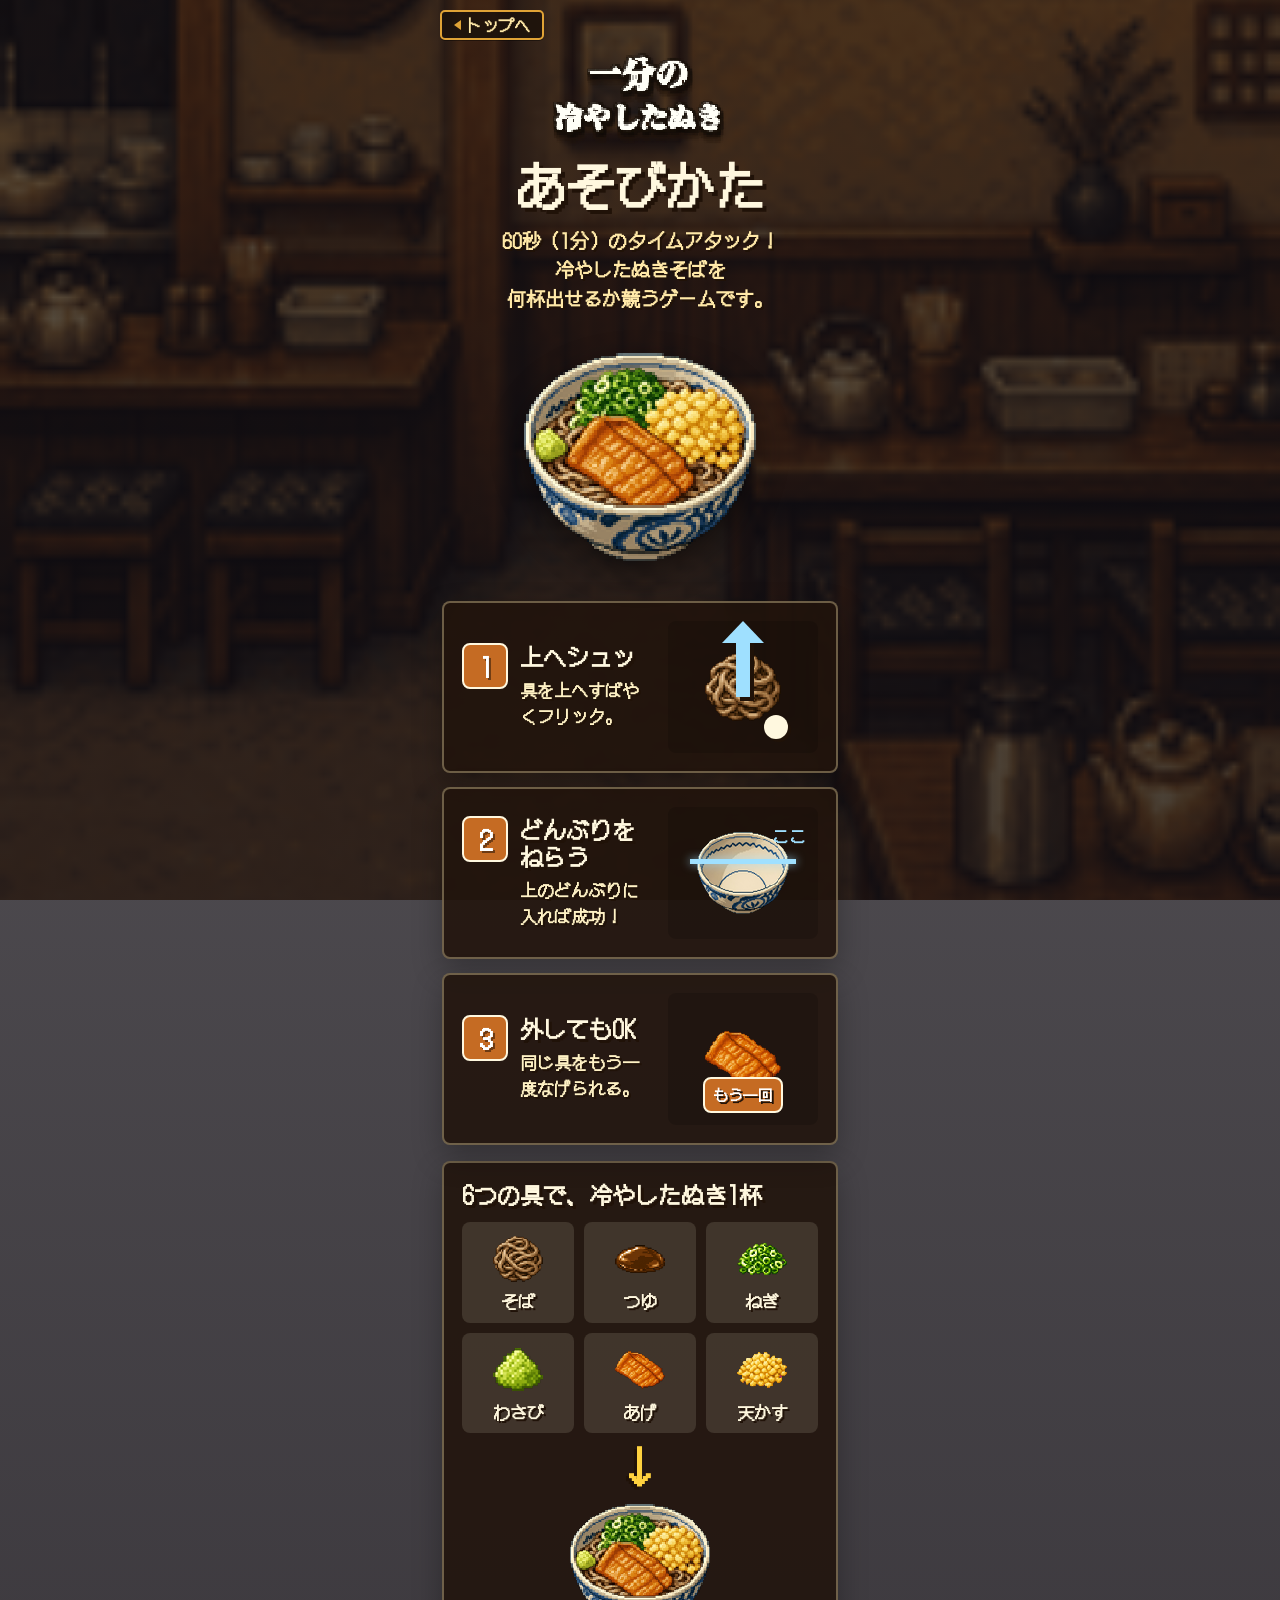
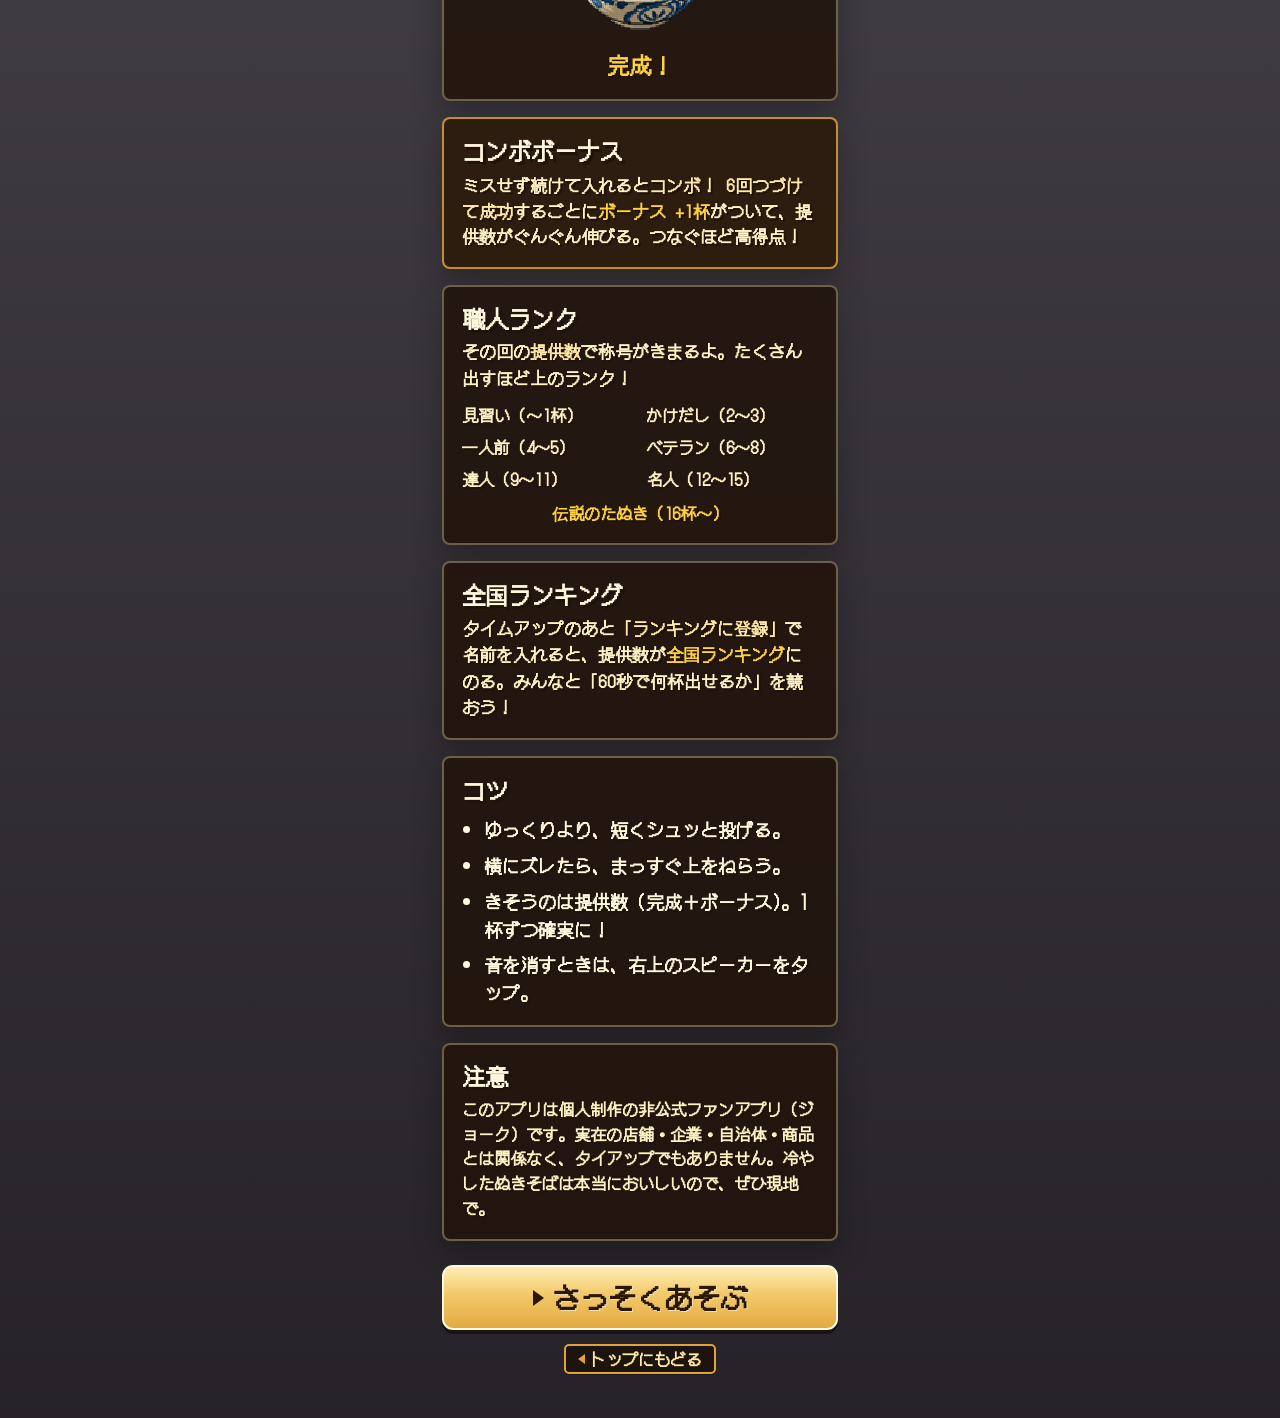
==== howto.html @ 6b65671e "一分の冷やしたぬき：初回公開 ブラウザ製ドット絵タイムアタック。HTML/CSS/JS（外部ライブラリ無し）。 全国ランキング（Supabase REST + RLS、publishableキー）。 " ====
<!DOCTYPE html>
<html lang="ja">
<head>
  <meta charset="UTF-8">
  <!-- トップ(ゲーム)と同じ「固定横幅をスクリーンに合わせて表示」。レスポンシブにしない。 -->
  <meta name="viewport" content="width=420">
  <meta name="theme-color" content="#141016">
  <title>あそびかた | 一分の冷やしたぬき</title>
  <meta name="description" content="一分の冷やしたぬきのあそびかた。フリックで具を上のどんぶりへ盛りつけ、60秒で何杯出せるか競うゲームです。">
  <link rel="stylesheet" href="howto.css">
</head>
<body>
  <a class="nav-btn back" href="index.html">トップへ</a>

  <header class="page-head">
    <img class="head-logo" src="assets/title_logo.png" alt="一分の冷やしたぬき">
    <h1>あそびかた</h1>
    <p class="lead">60秒（1分）のタイムアタック！<br>冷やしたぬきそばを<br>何杯出せるか競うゲームです。</p>
  </header>

  <main>
    <figure class="hero">
      <img class="hero-bowl" src="assets/bowl_done.png" alt="完成した冷やしたぬき">
    </figure>

    <section class="steps" aria-label="基本のあそびかた">
      <article class="step">
        <div class="step-copy">
          <span class="num">1</span>
          <div>
            <h2>上へシュッ</h2>
            <p>具を上へすばやくフリック。</p>
          </div>
        </div>
        <figure class="diagram flick-diagram" aria-label="上へフリックする図">
          <img src="assets/soba.png" alt="">
          <span class="arrow-up"></span>
          <span class="finger-dot"></span>
        </figure>
      </article>

      <article class="step">
        <div class="step-copy">
          <span class="num">2</span>
          <div>
            <h2>どんぶりをねらう</h2>
            <p>上のどんぶりに入れば成功！</p>
          </div>
        </div>
        <figure class="diagram bowl-diagram" aria-label="どんぶりをねらう図">
          <img src="assets/bowl_empty.png" alt="">
          <span class="target-line"></span>
          <span class="target-label">ここ</span>
        </figure>
      </article>

      <article class="step">
        <div class="step-copy">
          <span class="num">3</span>
          <div>
            <h2>外してもOK</h2>
            <p>同じ具をもう一度なげられる。</p>
          </div>
        </div>
        <figure class="diagram retry-diagram" aria-label="もう一度投げる図">
          <img src="assets/age.png" alt="">
          <span class="retry-arrow">もう一回</span>
        </figure>
      </article>
    </section>

    <section class="order" aria-label="1杯ができるまで">
      <h2>6つの具で、冷やしたぬき1杯</h2>
      <div class="assembly-flow">
        <ul class="foods">
          <li><span class="food-img"><img src="assets/soba.png" alt=""></span><span class="food-name">そば</span></li>
          <li><span class="food-img"><img src="assets/tsuyu.png" alt=""></span><span class="food-name">つゆ</span></li>
          <li><span class="food-img"><img src="assets/negi.png" alt=""></span><span class="food-name">ねぎ</span></li>
          <li><span class="food-img"><img src="assets/wasabi.png" alt=""></span><span class="food-name">わさび</span></li>
          <li><span class="food-img"><img src="assets/age.png" alt=""></span><span class="food-name">あげ</span></li>
          <li><span class="food-img"><img src="assets/tenkasu.png" alt=""></span><span class="food-name">天かす</span></li>
        </ul>
        <div class="merge-mark" aria-hidden="true">→</div>
        <figure class="complete-figure">
          <img src="assets/bowl_done.png" alt="完成した冷やしたぬき">
          <figcaption>完成！</figcaption>
        </figure>
      </div>
    </section>

    <section class="combo" aria-label="コンボボーナス">
      <h2>コンボボーナス</h2>
      <p>ミスせず続けて入れると<b>コンボ</b>！ <b>6回つづけて成功</b>するごとに<b class="hi">ボーナス +1杯</b>がついて、提供数がぐんぐん伸びる。つなぐほど高得点！</p>
    </section>

    <section class="rank-info" aria-label="職人ランク">
      <h2>職人ランク</h2>
      <p>その回の<b>提供数</b>で称号がきまるよ。たくさん出すほど上のランク！</p>
      <ul class="rank-list">
        <li>見習い（〜1杯）</li>
        <li>かけだし（2〜3）</li>
        <li>一人前（4〜5）</li>
        <li>ベテラン（6〜8）</li>
        <li>達人（9〜11）</li>
        <li>名人（12〜15）</li>
        <li class="rank-top"><b class="hi">伝説のたぬき（16杯〜）</b></li>
      </ul>
    </section>

    <section class="ranking-info" aria-label="全国ランキング">
      <h2>全国ランキング</h2>
      <p>タイムアップのあと<b>「ランキングに登録」</b>で名前を入れると、提供数が<b class="hi">全国ランキング</b>にのる。みんなと「60秒で何杯出せるか」を競おう！</p>
    </section>

    <section class="tips" aria-label="コツ">
      <h2>コツ</h2>
      <ul>
        <li>ゆっくりより、短くシュッと投げる。</li>
        <li>横にズレたら、まっすぐ上をねらう。</li>
        <li>きそうのは提供数（完成＋ボーナス）。1杯ずつ確実に！</li>
        <li>音を消すときは、右上のスピーカーをタップ。</li>
      </ul>
    </section>

    <section class="notice" aria-label="注意">
      <h2>注意</h2>
      <p>このアプリは個人制作の非公式ファンアプリ（ジョーク）です。実在の店舗・企業・自治体・商品とは関係なく、タイアップでもありません。冷やしたぬきそばは本当においしいので、ぜひ現地で。</p>
    </section>

    <div class="actions" aria-label="ゲームへのリンク">
      <a class="play-btn" href="index.html?play=1">さっそくあそぶ</a>
      <a class="nav-btn" href="index.html">トップにもどる</a>
    </div>
  </main>
</body>
</html>
---- howto.css ----
@font-face {
  font-family: "PixelFont";
  src: url("assets/fonts/pixel.woff2") format("woff2"),
       url("assets/fonts/pixel.ttf") format("truetype");
  font-weight: normal;
  font-style: normal;
  font-display: swap;
}

* { box-sizing: border-box; }

/* 背景は画面全体。コンテンツは固定420pxの縦カラムで中央に乗せる（トップと同じ固定横幅の作り） */
html {
  min-height: 100%;
  background:
    linear-gradient(rgba(20, 16, 22, 0.70), rgba(20, 16, 22, 0.92)),
    url("assets/background.png") center / cover fixed;
}

body {
  position: relative;
  max-width: 420px;
  min-height: 100vh;
  margin: 0 auto;
  padding: 0 0 44px;
  color: #fff8df;
  font-family: "PixelFont", "Hiragino Kaku Gothic ProN", "Yu Gothic", monospace;
  line-height: 1.55;
  overflow-wrap: anywhere;
  -webkit-font-smoothing: none;
  font-smooth: never;
  text-rendering: optimizeSpeed;
}

a { color: inherit; }
img { max-width: 100%; }

/* ============ ナビボタン（◀ 戻る）＝結果画面の「トップへ」と統一 ============ */
.nav-btn {
  display: inline-flex;
  align-items: center;
  justify-content: center;
  gap: 5px;
  min-height: 30px;
  padding: 4px 12px;
  border: 2px solid #e0a336;
  border-radius: 5px;
  background: rgba(28, 18, 10, 0.82);
  color: #ffe9a8;
  text-decoration: none;
  font-size: 16px;
  font-weight: 900;
  line-height: 1;
  box-shadow: 0 1px 0 rgba(0, 0, 0, 0.4);
  text-shadow: 1px 1px 0 #201208;
}

/* ◀ は DotGothic16 にグリフが無く非ドットになるため、CSSの三角形で描く（canvasボタンの図形描画と統一） */
.nav-btn::before {
  content: "";
  width: 0;
  height: 0;
  border-right: 7px solid #e0a336;
  border-top: 5px solid transparent;
  border-bottom: 5px solid transparent;
}

.back {
  position: absolute;
  top: 10px;
  left: 10px;
  z-index: 2;
}

/* ============ ヘッダー（ロゴ＋あそびかた＋リード）＝センター ============ */
.page-head {
  width: calc(100% - 24px);
  margin: 0 auto;
  padding: 44px 0 6px;          /* ロゴ上に少し余白 */
  text-align: center;
}

.head-logo {
  display: block;
  width: 250px;                 /* 下の「あそびかた」(50px×5字=約250px)と同じ横幅に */
  height: auto;
  margin: 0 auto 2px;
  image-rendering: pixelated;
  filter: drop-shadow(0 6px 0 rgba(32, 18, 8, 0.6));
}

.page-head h1 {
  margin: 0;
  font-size: 50px;
  line-height: 1;
  text-shadow: 4px 4px 0 #201208;
}

.lead {
  margin: 16px 0 0;             /* タイトル「あそびかた」の下に少し余白 */
  font-size: 19px;
  font-weight: 900;
  color: #ffe9a8;
  text-shadow: 2px 2px 0 #201208;
}

main {
  width: calc(100% - 24px);
  margin: 0 auto;
}

/* メインビジュアル（完成丼）。96x96スプライトをドット拡大。手順枠と余白を取る。 */
.hero {
  margin: 22px 0 22px;
  text-align: center;
}

.hero-bowl {
  width: 232px;
  height: auto;
  image-rendering: pixelated;
  filter: drop-shadow(0 12px 16px rgba(0, 0, 0, 0.45));
}

/* ============ 共通カード ============ */
.step,
.order,
.tips,
.notice,
.ranking-info,
.rank-info {
  border: 2px solid rgba(255, 236, 180, 0.34);
  border-radius: 8px;
  background: rgba(33, 20, 12, 0.88);
  box-shadow: 0 12px 30px rgba(0, 0, 0, 0.28);
}

/* コンボでおまけ杯：やりこみの核なので金枠で強調 */
.combo {
  margin-top: 16px;
  padding: 18px;
  border: 2px solid rgba(224, 163, 54, 0.85);
  border-radius: 8px;
  background: rgba(44, 28, 12, 0.92);
  box-shadow: 0 12px 30px rgba(0, 0, 0, 0.28);
}

.combo p {
  margin: 8px 0 0;
  color: #fff2c5;
  font-size: 17px;
  font-weight: 900;
  line-height: 1.5;
  text-shadow: 2px 2px 0 #201208;
}

.combo b, .ranking-info b, .rank-info b { color: #ffe9a8; }
.combo .hi, .ranking-info .hi, .rank-info .hi { color: #ffd23f; }

/* 職人ランク一覧（提供数→称号）。2カラムでコンパクト、最上位は1行使って強調。 */
.rank-list {
  display: grid;
  grid-template-columns: 1fr 1fr;
  gap: 7px 12px;
  margin: 12px 0 0;
  padding: 0;
  list-style: none;
  color: #fff2c5;
  font-size: 16px;
  font-weight: 900;
  text-shadow: 2px 2px 0 #201208;
}
.rank-list .rank-top {
  grid-column: 1 / -1;
  margin-top: 2px;
  text-align: center;
}

h2, h3 {
  margin: 0 0 6px;
  line-height: 1.2;
  text-shadow: 3px 3px 0 #201208;
}

h2 { font-size: 23px; }
h3 { font-size: 25px; }

/* ============ 4ステップ（常に「説明 ｜ 図表150px」の2カラム＝図表が崩れない） ============ */
.steps {
  display: grid;
  grid-template-columns: 1fr;
  gap: 14px;
  margin-top: 6px;
}

.step {
  display: grid;
  grid-template-columns: minmax(0, 1fr) 150px;
  gap: 14px;
  align-items: center;
  padding: 18px;
}

.step-copy {
  display: grid;
  grid-template-columns: 46px minmax(0, 1fr);
  gap: 12px;
  align-items: start;
  min-width: 0;
}

.num {
  display: grid;
  place-items: center;
  width: 46px;
  height: 46px;
  border: 2px solid #fff8df;
  border-radius: 8px;
  background: #c56b23;
  color: #fff;
  font-size: 26px;
  font-weight: 900;
  text-shadow: 2px 2px 0 rgba(0, 0, 0, 0.45);
}

.step p,
.notice p,
.ranking-info p,
.rank-info p {
  margin: 0;
  color: #fff2c5;
  font-size: 17px;
  font-weight: 900;
  text-shadow: 2px 2px 0 #201208;
}

/* 図表（150px幅前提の装飾） */
.diagram {
  position: relative;
  display: grid;
  place-items: center;
  width: 150px;
  min-height: 132px;
  margin: 0;
  border-radius: 8px;
  background: rgba(0, 0, 0, 0.16);   /* 明るいクリーム(グレーに見えた)→暗い凹み調に。カードと馴染ませる */
  overflow: hidden;
}

.diagram img {
  width: 76px;
  height: 76px;
  object-fit: contain;
  image-rendering: pixelated;
}

.mini-screen {
  display: grid;
  place-items: center;
  width: 116px;
  min-height: 50px;
  padding: 8px;
  border: 2px solid #fff8df;
  border-radius: 7px;
  background: linear-gradient(#ffe28e, #e3aa40);
  color: #2a1804;
  font-size: 16px;
  font-weight: 900;
  line-height: 1.15;
  text-align: center;
}

.tap-circle {
  position: absolute;
  right: 26px;
  bottom: 24px;
  width: 26px;
  height: 26px;
  border: 4px solid #fff8df;
  border-radius: 50%;
  box-shadow: 0 0 0 8px rgba(255, 248, 223, 0.16);
}

.arrow-up {
  position: absolute;
  top: 16px;
  left: 50%;
  width: 14px;
  height: 60px;
  margin-left: -7px;
  background: #9fe0ff;
  box-shadow: 4px 4px 0 #201208;
}

.arrow-up::before {
  content: "";
  position: absolute;
  top: -16px;
  left: -14px;
  border-right: 21px solid transparent;
  border-bottom: 22px solid #9fe0ff;
  border-left: 21px solid transparent;
}

.finger-dot {
  position: absolute;
  bottom: 14px;
  right: 30px;
  width: 24px;
  height: 24px;
  border-radius: 50%;
  background: #fff8df;
  box-shadow: 3px 3px 0 #201208;
}

.bowl-diagram img {
  width: 92px;
  height: 92px;
}

.target-line {
  position: absolute;
  top: 52px;
  left: 22px;
  right: 22px;
  height: 5px;
  background: #9fe0ff;
  box-shadow: 0 0 10px rgba(159, 224, 255, 0.8);
}

.target-label {
  position: absolute;
  top: 16px;
  right: 12px;
  color: #9fe0ff;
  font-size: 17px;
  font-weight: 900;
  text-shadow: 2px 2px 0 #201208;
}

.retry-arrow {
  position: absolute;
  left: 50%;
  bottom: 12px;
  transform: translateX(-50%);
  padding: 4px 8px;
  border: 2px solid #fff8df;
  border-radius: 8px;
  background: #c56b23;
  color: #fff;
  font-size: 15px;
  font-weight: 900;
  text-shadow: 2px 2px 0 #201208;
  white-space: nowrap;
}

/* ============ 1杯ができるまで（6具材 → 完成）＝縦積み ============ */
.order,
.tips,
.notice,
.ranking-info,
.rank-info {
  margin-top: 16px;
  padding: 18px;
}

.assembly-flow {
  margin-top: 14px;
}

.foods {
  display: grid;
  grid-template-columns: repeat(3, minmax(0, 1fr));
  gap: 10px;
  margin: 0 0 12px;
  padding: 0;
  list-style: none;
}

.foods li {
  display: grid;
  grid-template-rows: 58px auto;
  place-items: center;
  min-height: 94px;
  padding: 8px 4px;
  border-radius: 8px;
  background: rgba(255, 248, 223, 0.12);
  text-align: center;
  font-size: 17px;
  font-weight: 900;
  text-shadow: 2px 2px 0 #201208;
}

.food-img {
  display: grid;
  place-items: center;
  width: 56px;
  height: 56px;
}

.foods img {
  width: 50px;
  height: 50px;
  object-fit: contain;
  image-rendering: pixelated;
}

.merge-mark {
  display: block;
  text-align: center;
  margin: 6px 0;
  color: #ffd23f;
  font-size: 44px;
  font-weight: 900;
  line-height: 1;
  text-shadow: 3px 3px 0 #201208;
  transform: rotate(90deg);
}

.complete-figure {
  margin: 8px 0 0;
  text-align: center;
}

.complete-figure img {
  width: 140px;
  height: auto;
  object-fit: contain;
  image-rendering: pixelated;
}

.complete-figure figcaption {
  margin-top: 4px;
  color: #ffd23f;
  font-size: 22px;
  font-weight: 900;
  text-shadow: 2px 2px 0 #201208;
}

/* ============ コツ / 注意 ============ */
.tips ul {
  margin: 12px 0 0;
  padding-left: 1.2em;
  font-size: 18px;
  font-weight: 900;
  text-shadow: 2px 2px 0 #201208;
}

.tips li + li { margin-top: 8px; }

.notice p {
  font-size: 16px;
  line-height: 1.55;
}

/* ============ 最下部のアクション（プレイ＝主役 / 戻る＝脇役） ============ */
.actions {
  display: grid;
  gap: 14px;
  margin: 24px 0 0;
}

/* プレイボタン＝トップの「スタート」と統一（金グラデ＋上部ツヤ＋白フチ＋濃い影＋▶） */
.play-btn {
  display: flex;
  align-items: center;
  justify-content: center;
  gap: 8px;
  min-height: 56px;
  padding: 9px 18px;
  border: 2px solid #fff8df;
  border-radius: 11px;
  background:
    linear-gradient(rgba(255, 255, 255, 0.32), rgba(255, 255, 255, 0) 42%),
    linear-gradient(#ffe28e, #e3aa40);
  color: #2a1804;
  text-decoration: none;
  font-size: 28px;
  font-weight: 900;
  box-shadow: 0 4px 0 rgba(0, 0, 0, 0.45);
  text-shadow: 1px 1px 0 rgba(255, 248, 223, 0.6);
}

/* ▶ も同様にCSS三角形で（右向き・濃色）。フォントの非ドットフォールバックを避ける */
.play-btn::before {
  content: "";
  width: 0;
  height: 0;
  border-left: 11px solid #2a1804;
  border-top: 8px solid transparent;
  border-bottom: 8px solid transparent;
}

.actions .nav-btn {
  justify-self: center;
}
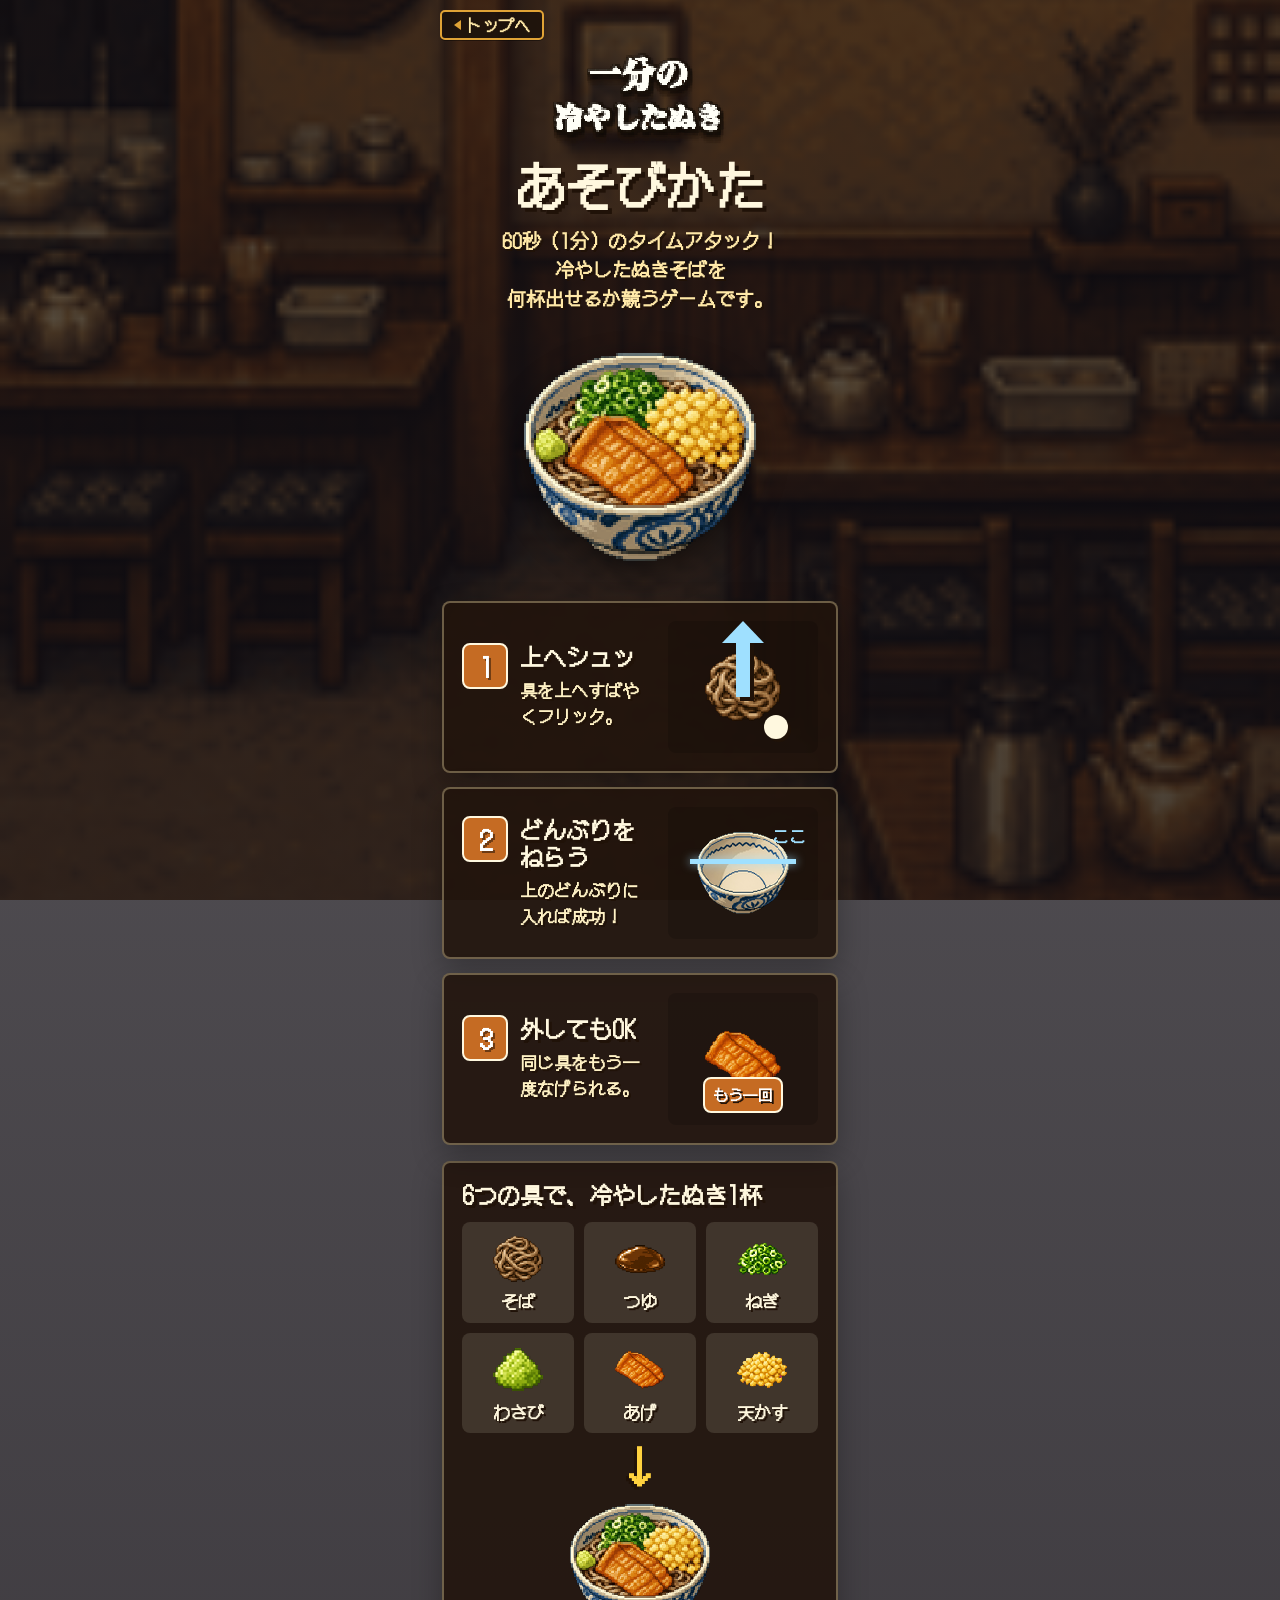
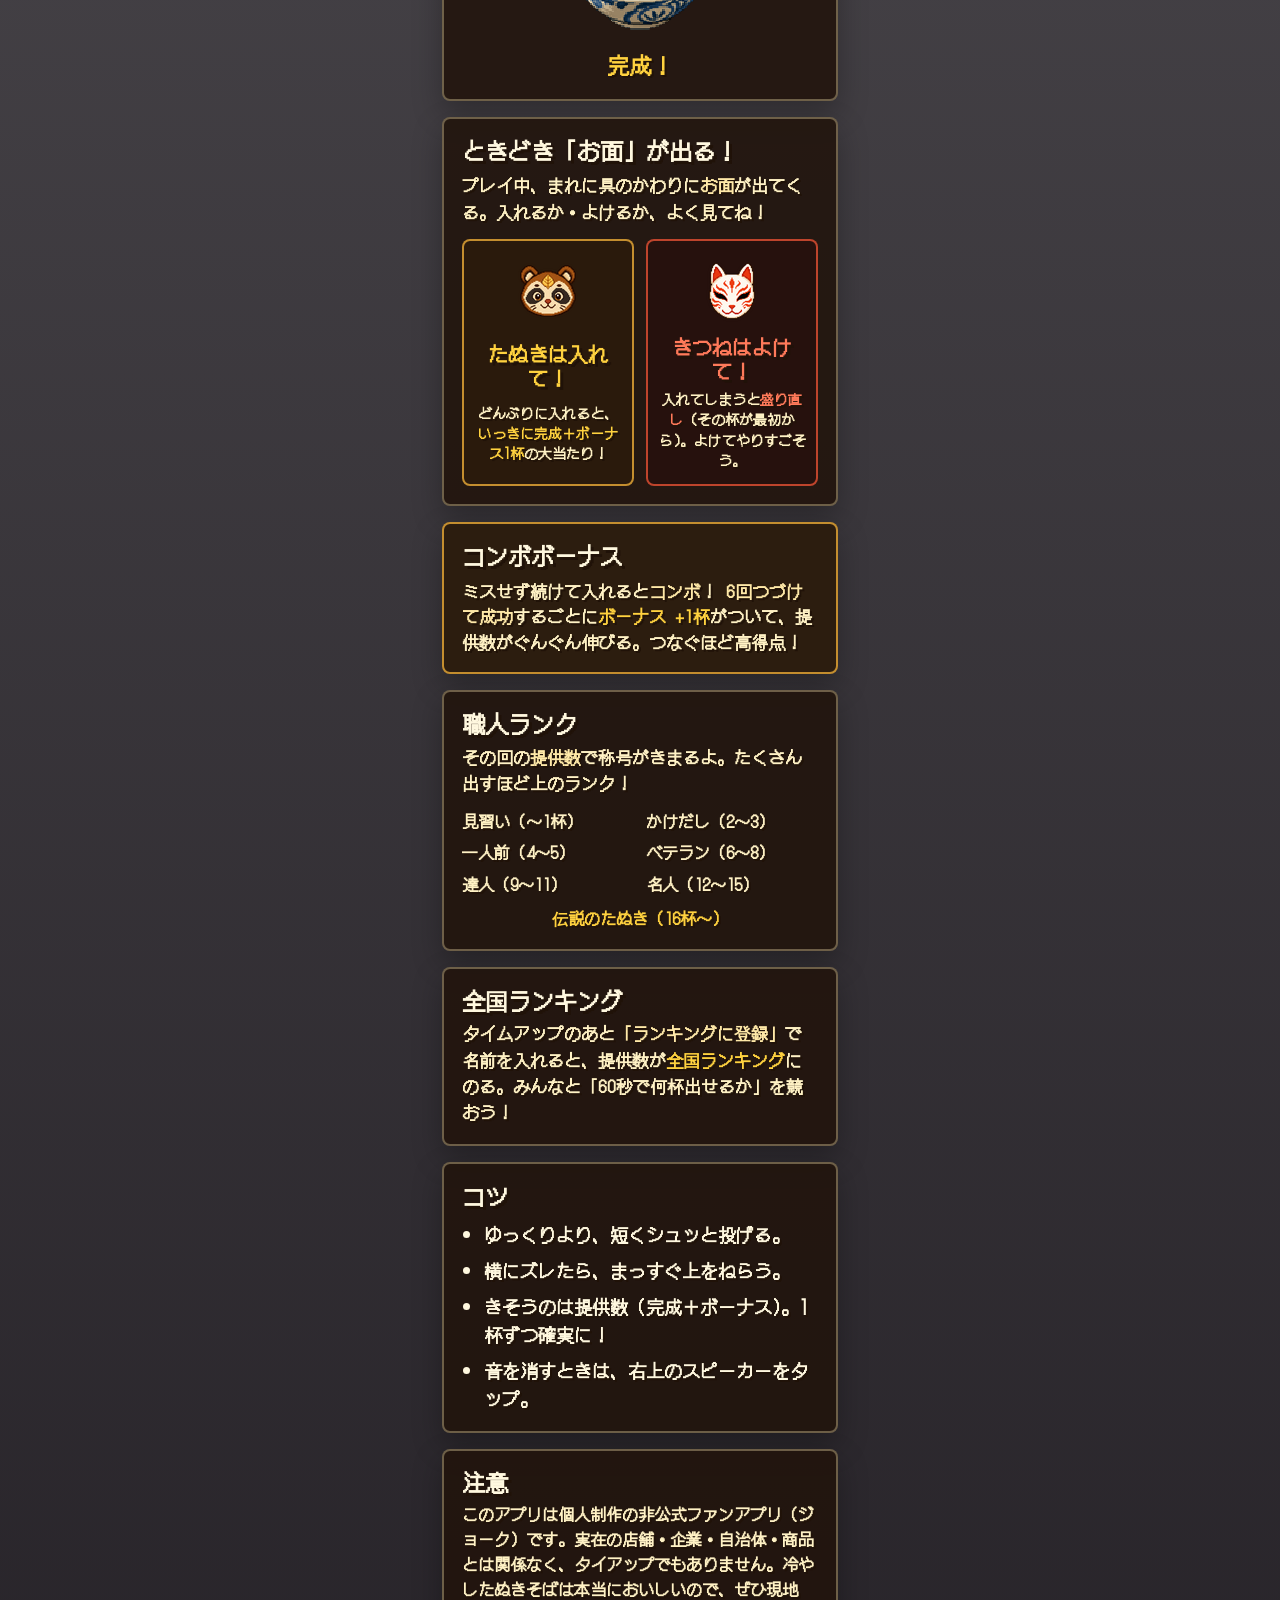
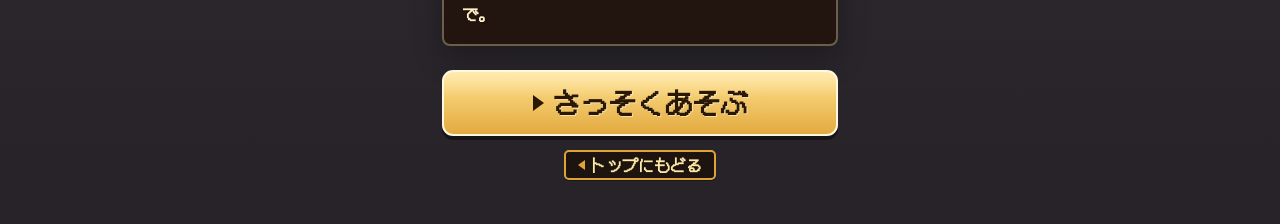
==== commit 4ea88813: "docs(howto): あそびかたに「お面」の説明を画像つきで追加 たぬき=入れて(即完成+ボーナス)/きつね=よけて(入れると盛り直し)を、 tanuki_mask.png/kitsune_mas" ====
--- a/howto.html
+++ b/howto.html
@@ -2,14 +2,26 @@
 <html lang="ja">
 <head>
   <meta charset="UTF-8">
+  <!-- Google Tag Manager -->
+  <script>(function(w,d,s,l,i){w[l]=w[l]||[];w[l].push({'gtm.start':
+  new Date().getTime(),event:'gtm.js'});var f=d.getElementsByTagName(s)[0],
+  j=d.createElement(s),dl=l!='dataLayer'?'&l='+l:'';j.async=true;j.src=
+  'https://www.googletagmanager.com/gtm.js?id='+i+dl;f.parentNode.insertBefore(j,f);
+  })(window,document,'script','dataLayer','GTM-N5T5V6X6');</script>
+  <!-- End Google Tag Manager -->
   <!-- トップ(ゲーム)と同じ「固定横幅をスクリーンに合わせて表示」。レスポンシブにしない。 -->
   <meta name="viewport" content="width=420">
   <meta name="theme-color" content="#141016">
   <title>あそびかた | 一分の冷やしたぬき</title>
+  <link rel="icon" type="image/png" href="assets/bowl_done.png">
   <meta name="description" content="一分の冷やしたぬきのあそびかた。フリックで具を上のどんぶりへ盛りつけ、60秒で何杯出せるか競うゲームです。">
   <link rel="stylesheet" href="howto.css">
 </head>
 <body>
+  <!-- Google Tag Manager (noscript) -->
+  <noscript><iframe src="https://www.googletagmanager.com/ns.html?id=GTM-N5T5V6X6"
+  height="0" width="0" style="display:none;visibility:hidden"></iframe></noscript>
+  <!-- End Google Tag Manager (noscript) -->
   <a class="nav-btn back" href="index.html">トップへ</a>
 
   <header class="page-head">
@@ -88,6 +100,23 @@
       </div>
     </section>
 
+    <section class="masks" aria-label="お面アイテム">
+      <h2>ときどき「お面」が出る！</h2>
+      <p>プレイ中、まれに具のかわりに<b>お面</b>が出てくる。入れるか・よけるか、よく見てね！</p>
+      <div class="mask-cards">
+        <article class="mask-card good">
+          <span class="mask-img"><img src="assets/tanuki_mask.png" alt="たぬきのお面"></span>
+          <h3 class="hi">たぬきは入れて！</h3>
+          <p>どんぶりに入れると、<b class="hi">いっきに完成＋ボーナス1杯</b>の大当たり！</p>
+        </article>
+        <article class="mask-card bad">
+          <span class="mask-img"><img src="assets/kitsune_mask.png" alt="きつねのお面"></span>
+          <h3 class="warn">きつねはよけて！</h3>
+          <p>入れてしまうと<b class="warn">盛り直し</b>（その杯が最初から）。よけてやりすごそう。</p>
+        </article>
+      </div>
+    </section>
+
     <section class="combo" aria-label="コンボボーナス">
       <h2>コンボボーナス</h2>
       <p>ミスせず続けて入れると<b>コンボ</b>！ <b>6回つづけて成功</b>するごとに<b class="hi">ボーナス +1杯</b>がついて、提供数がぐんぐん伸びる。つなぐほど高得点！</p>
--- a/howto.css
+++ b/howto.css
@@ -156,6 +156,65 @@
 
 .combo b, .ranking-info b, .rank-info b { color: #ffe9a8; }
 .combo .hi, .ranking-info .hi, .rank-info .hi { color: #ffd23f; }
+
+/* ============ お面アイテム（読み合い）：たぬき=入れる(金) / きつね=よける(赤) ============ */
+.masks {
+  margin-top: 16px;
+  padding: 18px;
+  border: 2px solid rgba(255, 236, 180, 0.34);
+  border-radius: 8px;
+  background: rgba(33, 20, 12, 0.88);
+  box-shadow: 0 12px 30px rgba(0, 0, 0, 0.28);
+}
+.masks > p {
+  margin: 8px 0 0;
+  color: #fff2c5;
+  font-size: 17px;
+  font-weight: 900;
+  text-shadow: 2px 2px 0 #201208;
+}
+.masks > p b { color: #ffe9a8; }
+.mask-cards {
+  display: grid;
+  grid-template-columns: 1fr 1fr;
+  gap: 12px;
+  margin-top: 14px;
+}
+.mask-card {
+  display: grid;
+  justify-items: center;
+  gap: 6px;
+  padding: 14px 10px;
+  border-radius: 8px;
+  text-align: center;
+}
+.mask-card.good { border: 2px solid rgba(224, 163, 54, 0.85); background: rgba(44, 28, 12, 0.92); }
+.mask-card.bad  { border: 2px solid rgba(255, 90, 58, 0.70);  background: rgba(40, 18, 14, 0.92); }
+.mask-img {
+  display: grid;
+  place-items: center;
+  width: 72px;
+  height: 72px;
+}
+.mask-img img {
+  width: 64px;
+  height: 64px;
+  object-fit: contain;
+  image-rendering: pixelated;
+}
+.mask-card h3 { margin: 2px 0 0; font-size: 20px; }
+.mask-card h3.hi { color: #ffd23f; }
+.mask-card h3.warn { color: #ff7a5a; }
+.mask-card p {
+  margin: 0;
+  color: #fff2c5;
+  font-size: 14px;
+  font-weight: 900;
+  line-height: 1.45;
+  text-shadow: 2px 2px 0 #201208;
+}
+.mask-card .hi { color: #ffd23f; }
+.mask-card .warn { color: #ff7a5a; }
 
 /* 職人ランク一覧（提供数→称号）。2カラムでコンパクト、最上位は1行使って強調。 */
 .rank-list {
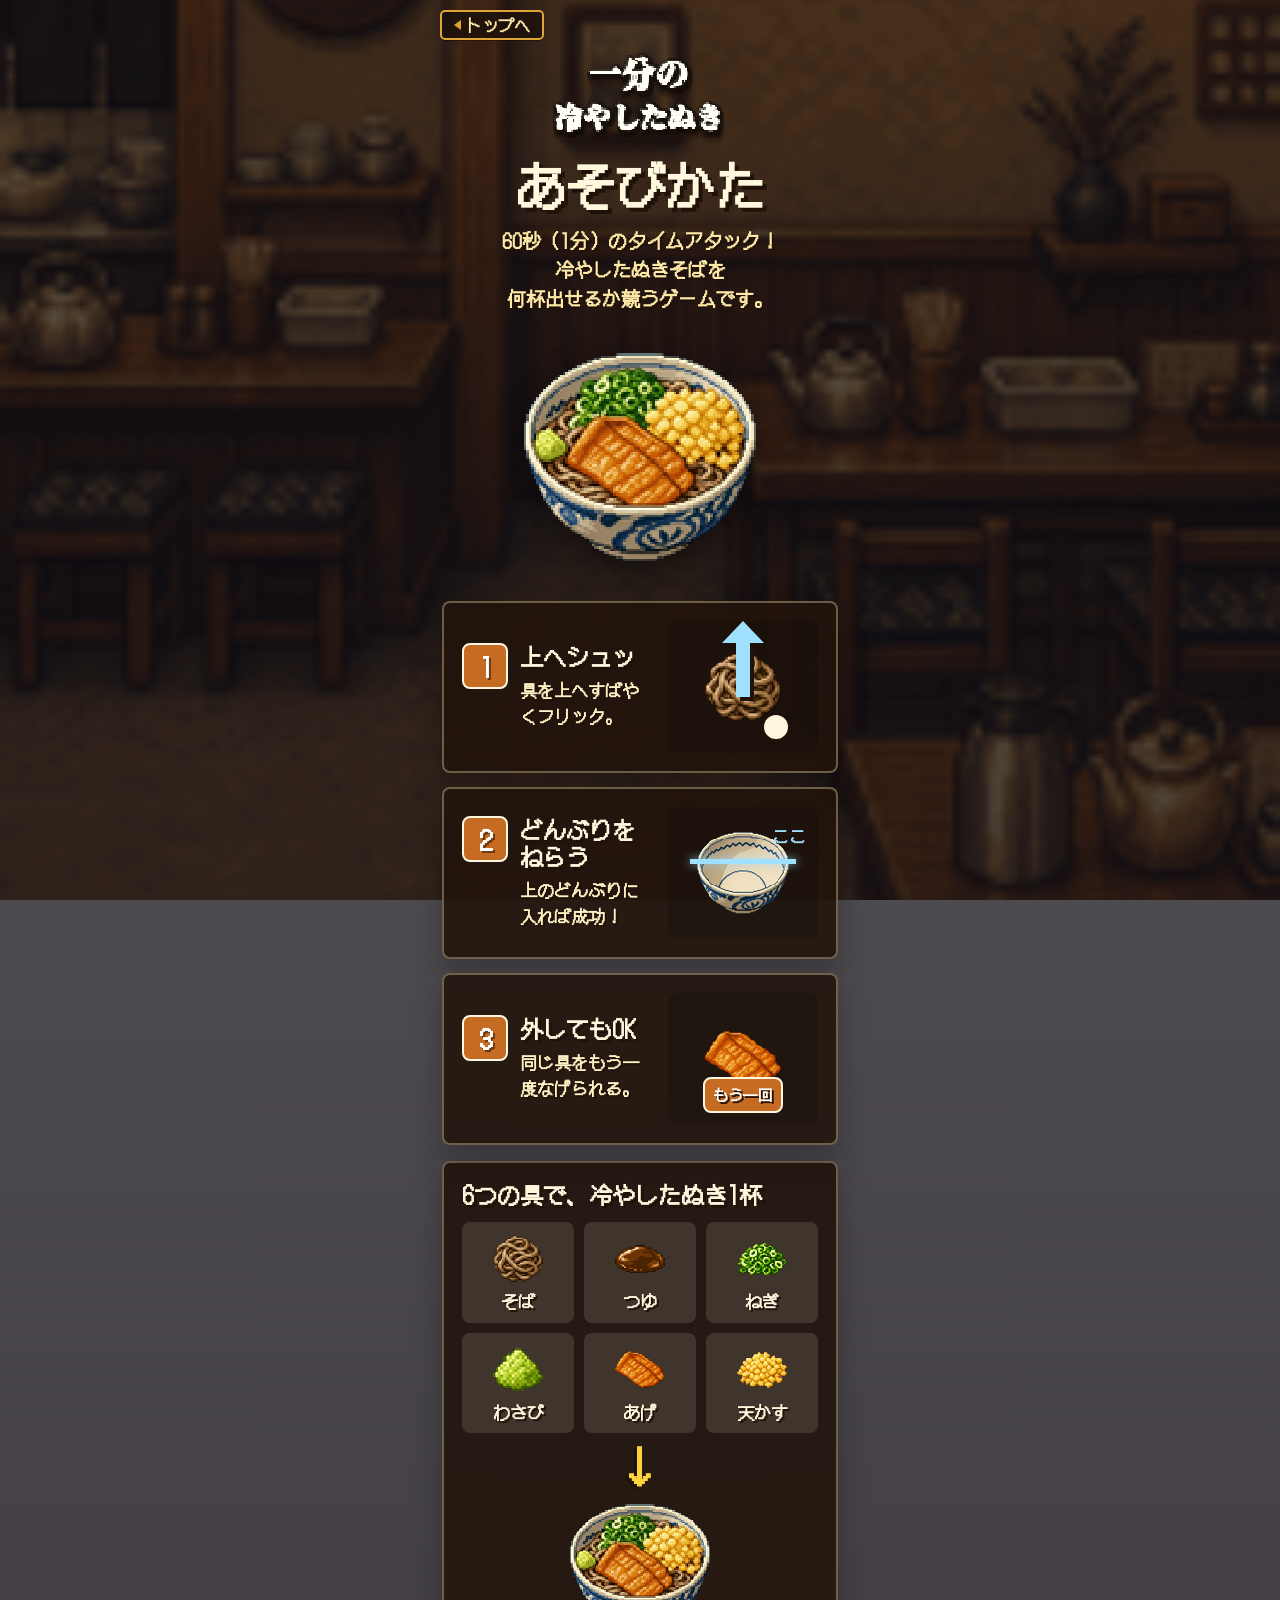
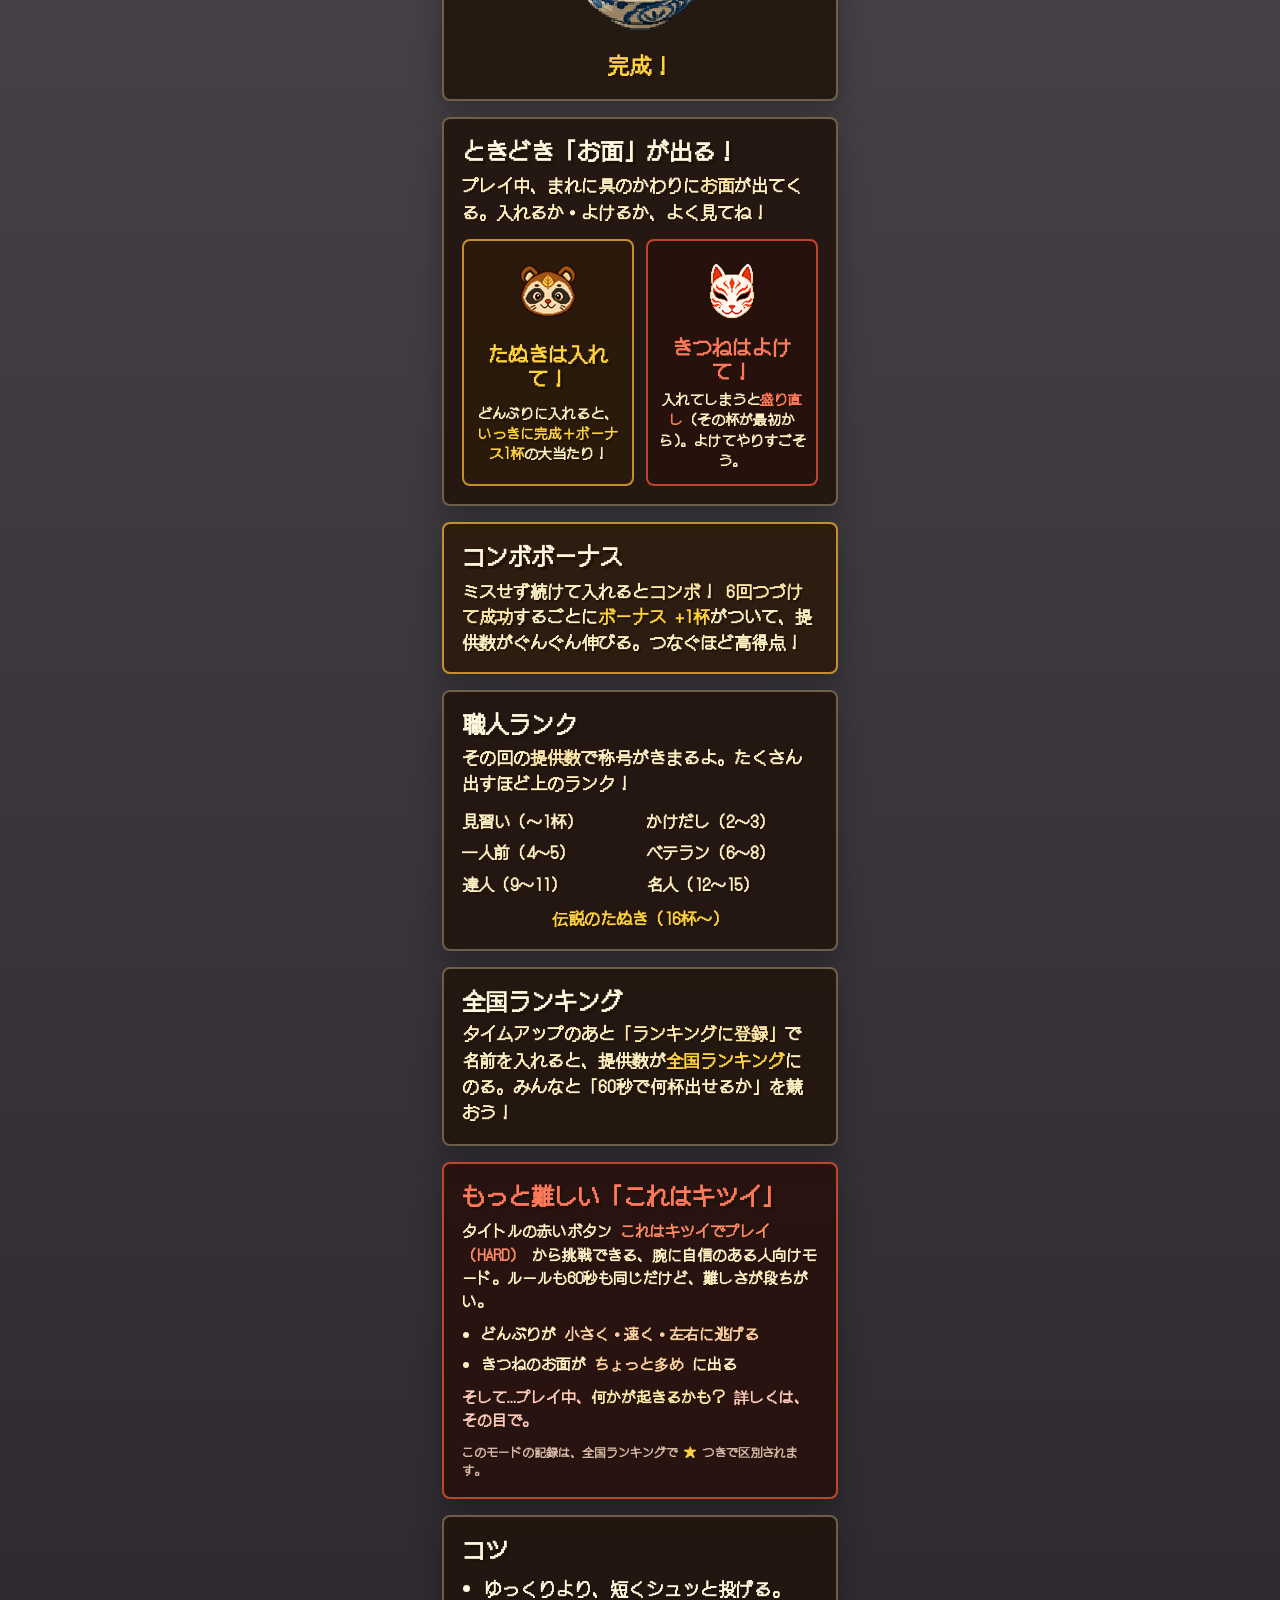
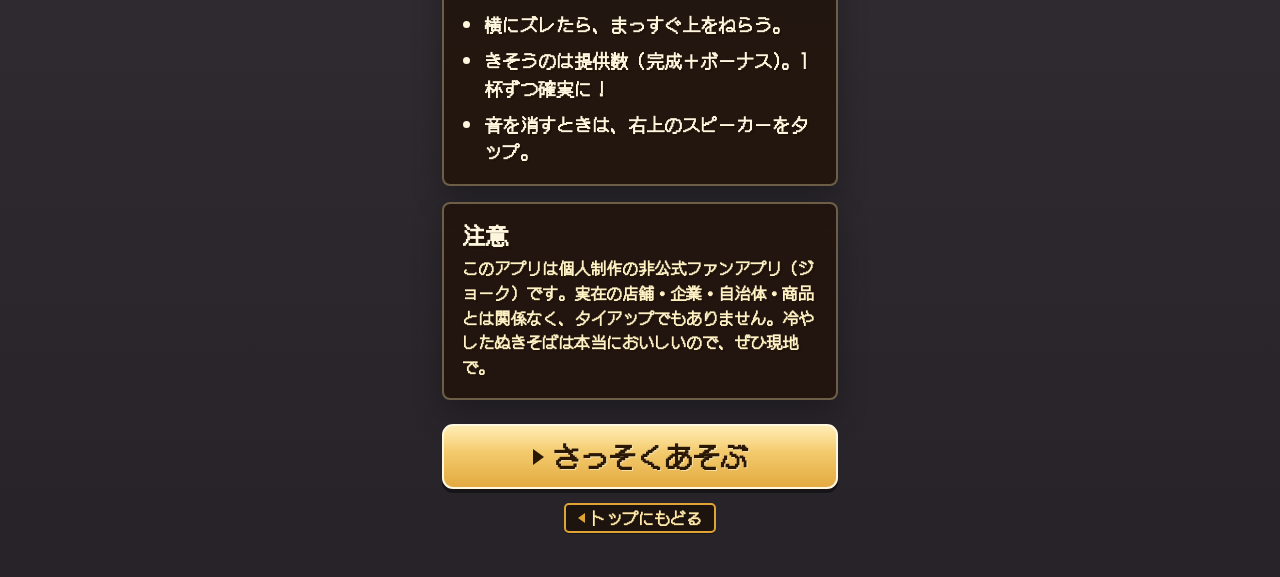
==== commit 4a946573: "docs(howto): あそびかたに「これはキツイ」モードの説明を追加（ドッキリはネタバレ無し） Co-Authored-By: Claude Opus 4.8 <noreply@anthropic" ====
--- a/howto.html
+++ b/howto.html
@@ -141,6 +141,17 @@
       <p>タイムアップのあと<b>「ランキングに登録」</b>で名前を入れると、提供数が<b class="hi">全国ランキング</b>にのる。みんなと「60秒で何杯出せるか」を競おう！</p>
     </section>
 
+    <section class="hard" aria-label="これはキツイモード">
+      <h2 class="warn">もっと難しい「これはキツイ」</h2>
+      <p>タイトルの赤いボタン <b class="warn">これはキツイでプレイ（HARD）</b> から挑戦できる、腕に自信のある人向けモード。ルールも60秒も同じだけど、難しさが段ちがい。</p>
+      <ul>
+        <li>どんぶりが <b>小さく・速く・左右に逃げる</b></li>
+        <li>きつねのお面が <b>ちょっと多め</b> に出る</li>
+      </ul>
+      <p class="tease">そして…プレイ中、<b>何かが起きるかも？</b> 詳しくは、その目で。</p>
+      <p class="caution">このモードの記録は、全国ランキングで <b class="hi">★</b> つきで区別されます。</p>
+    </section>
+
     <section class="tips" aria-label="コツ">
       <h2>コツ</h2>
       <ul>
--- a/howto.css
+++ b/howto.css
@@ -156,6 +156,27 @@
 
 .combo b, .ranking-info b, .rank-info b { color: #ffe9a8; }
 .combo .hi, .ranking-info .hi, .rank-info .hi { color: #ffd23f; }
+
+/* ============ これはキツイ（高難度モード）：危険系なので赤枠で強調 ============ */
+.hard {
+  margin-top: 16px;
+  padding: 18px;
+  border: 2px solid rgba(255, 90, 58, 0.7);
+  border-radius: 8px;
+  background: rgba(40, 18, 14, 0.92);
+  box-shadow: 0 12px 30px rgba(0, 0, 0, 0.28);
+}
+.hard h2.warn { color: #ff7a5a; }
+.hard p { margin: 10px 0 0; color: #fff2c5; font-size: 15px; font-weight: 700; line-height: 1.55; text-shadow: 1px 1px 0 #201208; }
+.hard p b { color: #ffe9a8; }
+.hard p b.warn { color: #ff8a6a; }
+.hard p .hi { color: #ffd23f; }
+.hard ul { margin: 10px 0 0; padding-left: 1.2em; }
+.hard li { color: #fff2c5; font-size: 15px; font-weight: 700; line-height: 1.55; text-shadow: 1px 1px 0 #201208; }
+.hard li + li { margin-top: 6px; }
+.hard li b { color: #ffd0a0; }
+.hard .tease { color: #ffcaba; }
+.hard .caution { margin-top: 12px; font-size: 12px; font-weight: 700; color: #d8b9a8; line-height: 1.5; }
 
 /* ============ お面アイテム（読み合い）：たぬき=入れる(金) / きつね=よける(赤) ============ */
 .masks {
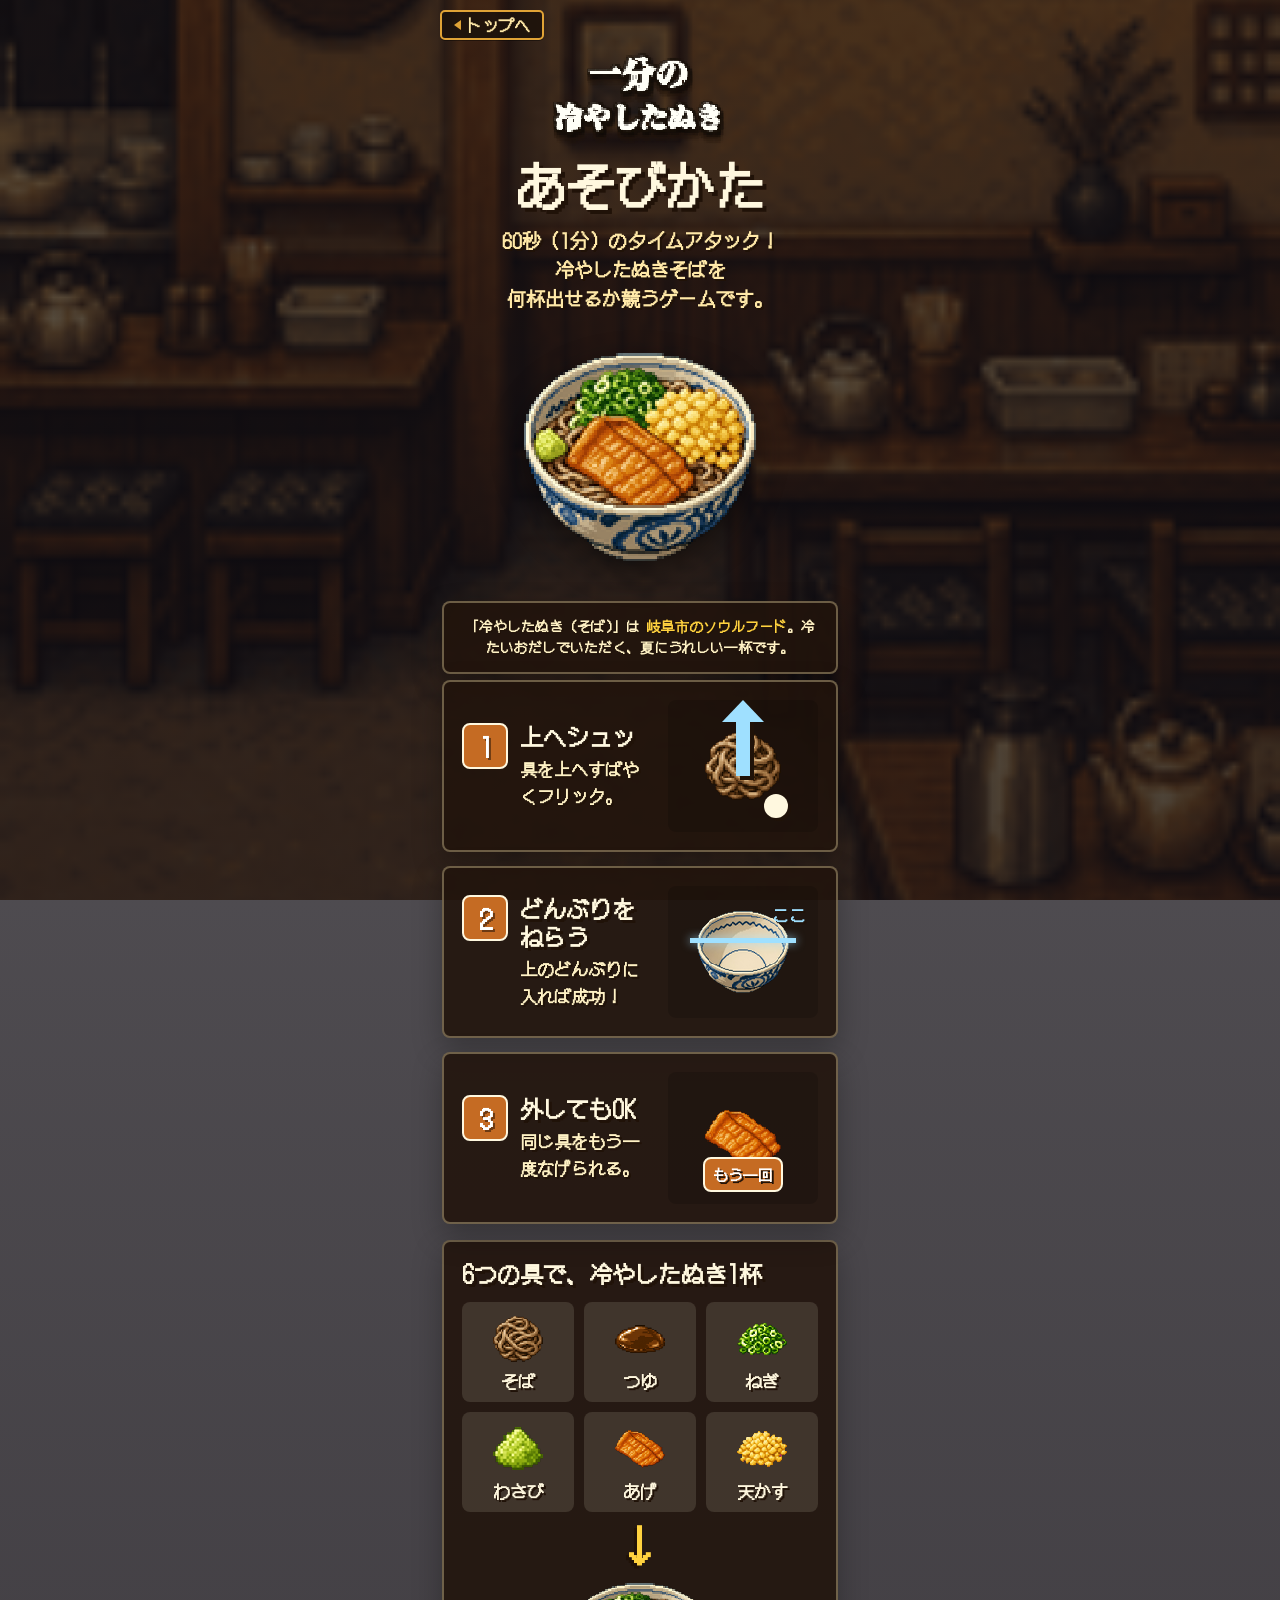
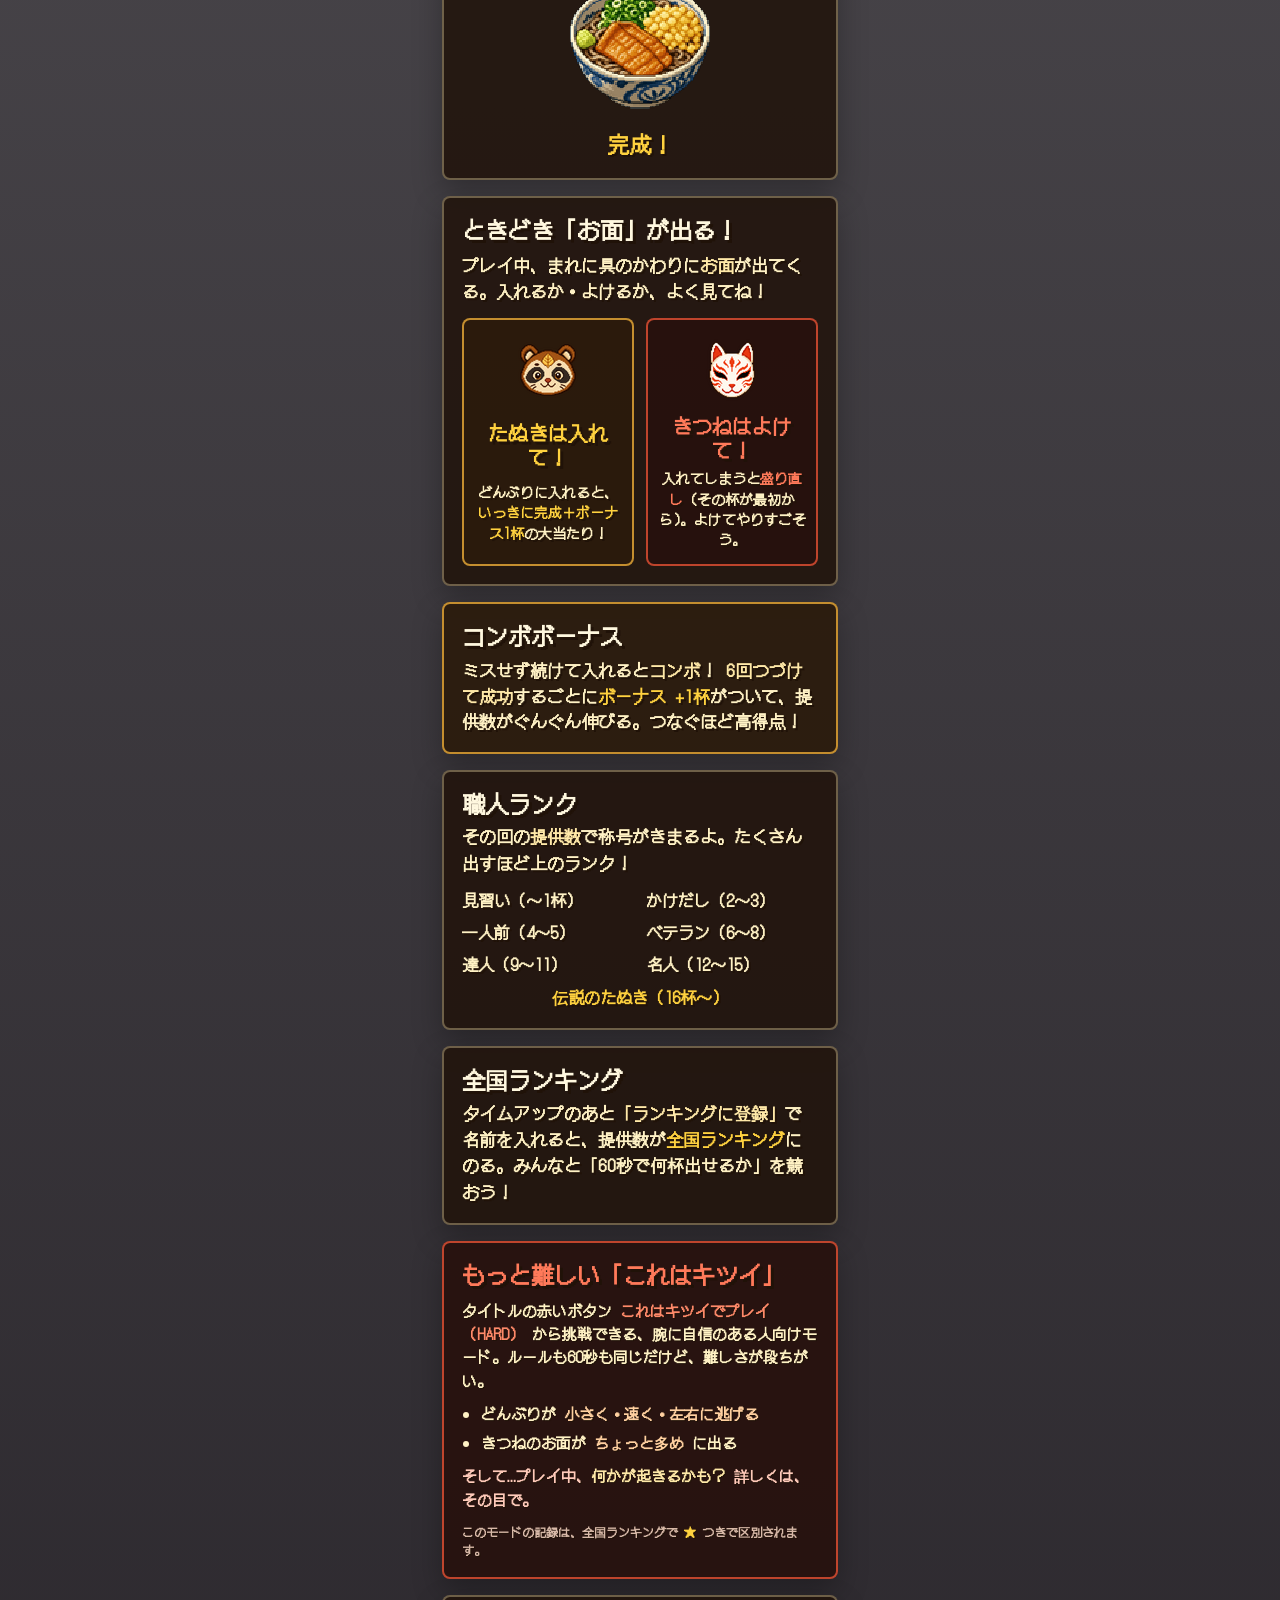
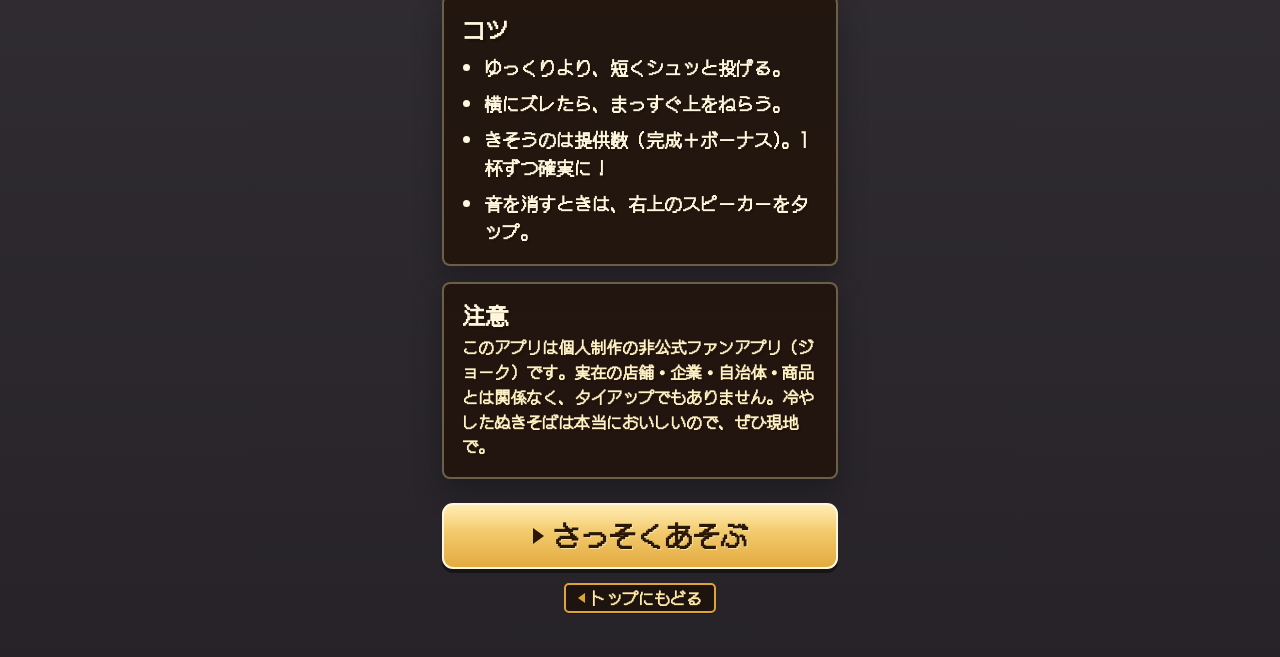
==== commit 8ec6ceec: "docs(howto): ご当地メモ追加（冷やしたぬき＝岐阜市のソウルフード） Co-Authored-By: Claude Opus 4.8 <noreply@anthropic.com>" ====
--- a/howto.html
+++ b/howto.html
@@ -34,6 +34,10 @@
     <figure class="hero">
       <img class="hero-bowl" src="assets/bowl_done.png" alt="完成した冷やしたぬき">
     </figure>
+
+    <section class="local-note" aria-label="ご当地メモ">
+      <p>「冷やしたぬき（そば）」は <b class="hi">岐阜市のソウルフード</b>。冷たいおだしでいただく、夏にうれしい一杯です。</p>
+    </section>
 
     <section class="steps" aria-label="基本のあそびかた">
       <article class="step">
--- a/howto.css
+++ b/howto.css
@@ -177,6 +177,19 @@
 .hard li b { color: #ffd0a0; }
 .hard .tease { color: #ffcaba; }
 .hard .caution { margin-top: 12px; font-size: 12px; font-weight: 700; color: #d8b9a8; line-height: 1.5; }
+
+/* ============ ご当地メモ（冷やしたぬき＝岐阜市のソウルフード） ============ */
+.local-note {
+  margin-top: 14px;
+  padding: 13px 16px;
+  border: 2px solid rgba(255, 236, 180, 0.34);
+  border-radius: 8px;
+  background: rgba(33, 20, 12, 0.88);
+  box-shadow: 0 12px 30px rgba(0, 0, 0, 0.28);
+  text-align: center;
+}
+.local-note p { margin: 0; color: #fff2c5; font-size: 14px; font-weight: 700; line-height: 1.55; text-shadow: 1px 1px 0 #201208; }
+.local-note .hi { color: #ffd23f; }
 
 /* ============ お面アイテム（読み合い）：たぬき=入れる(金) / きつね=よける(赤) ============ */
 .masks {
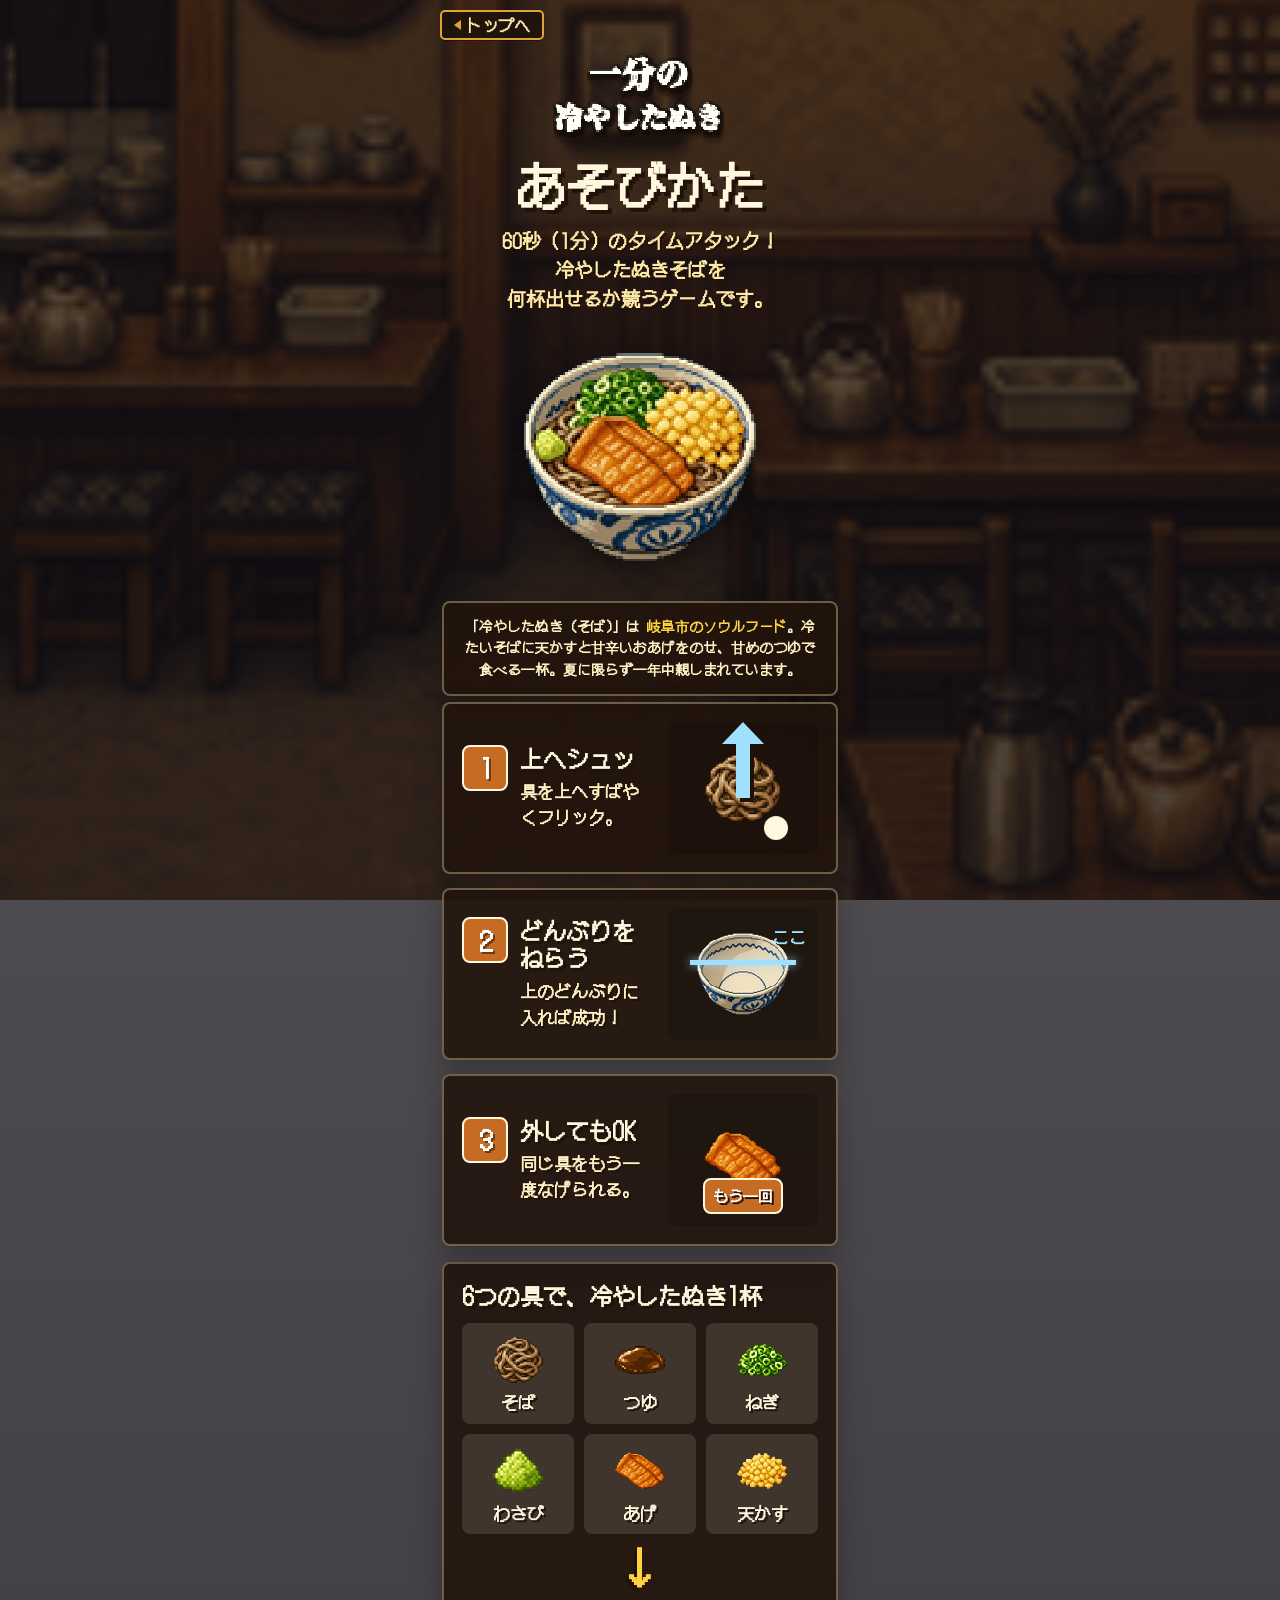
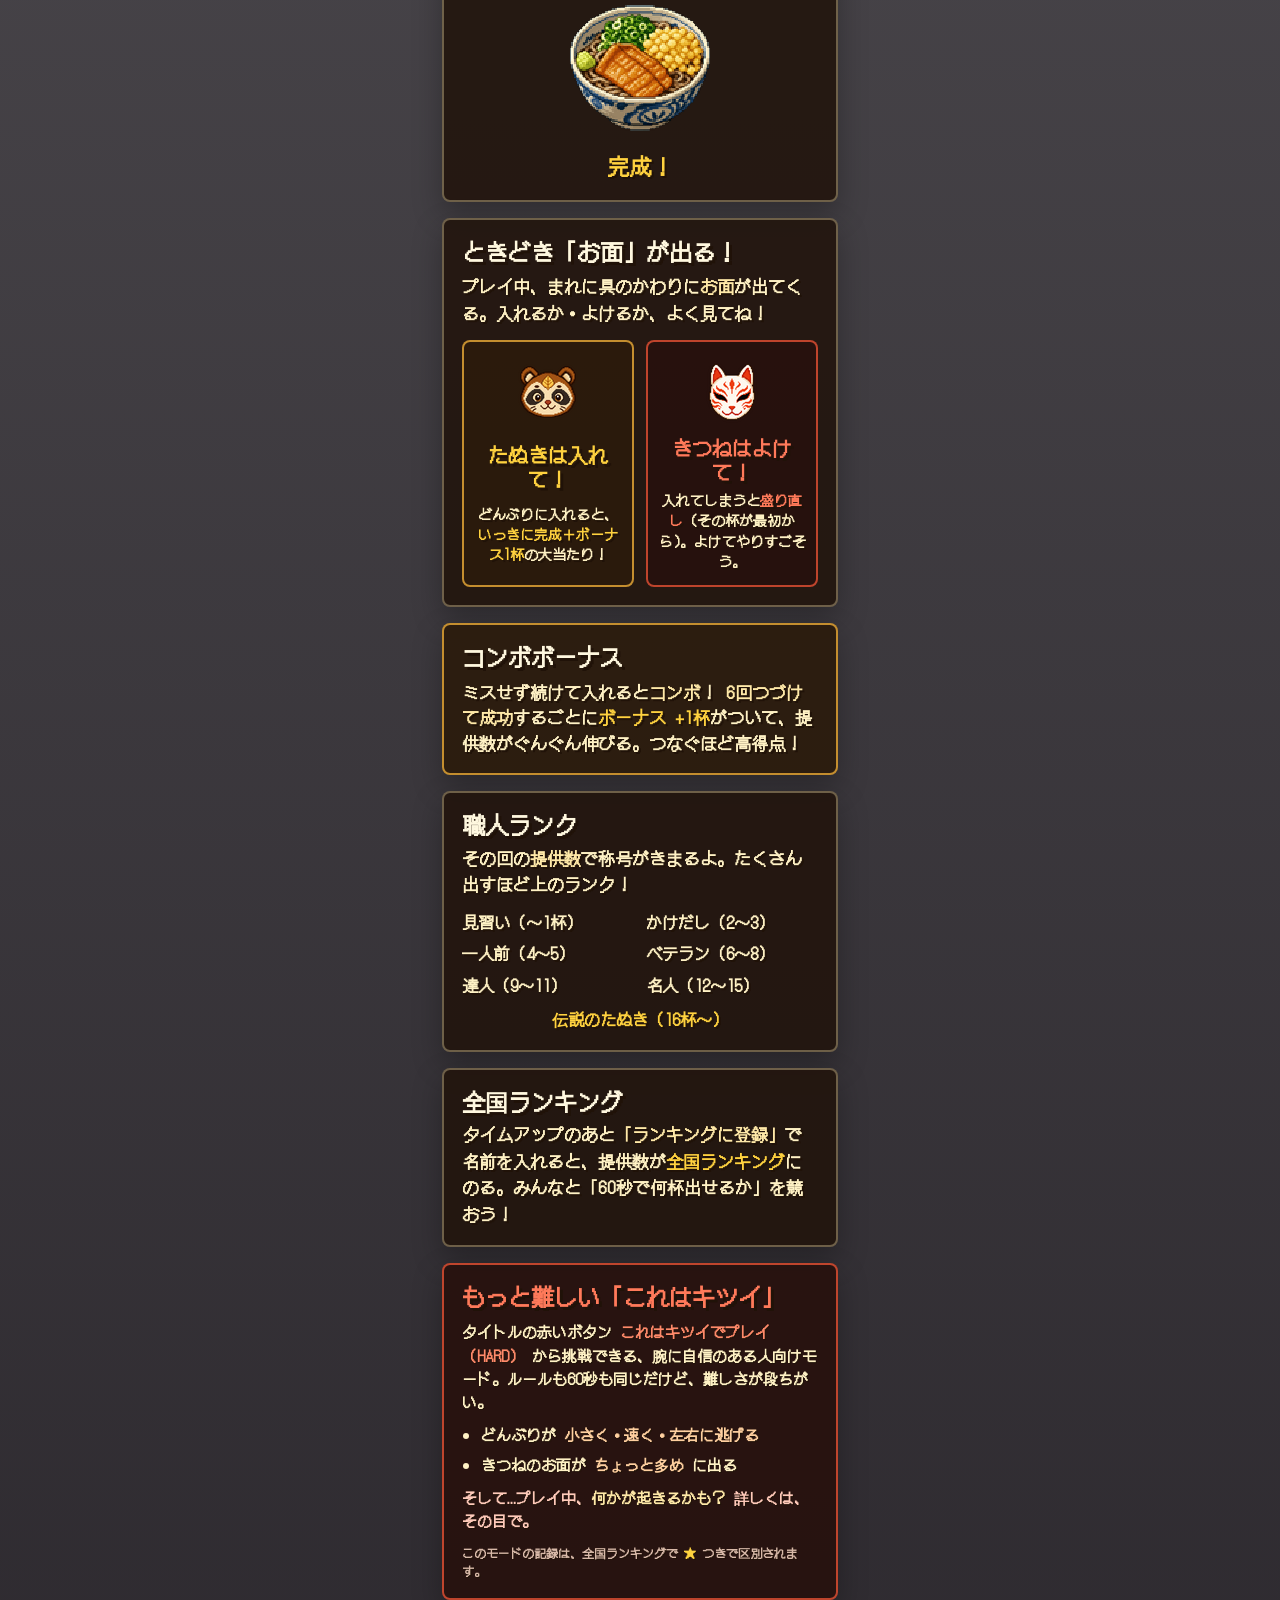
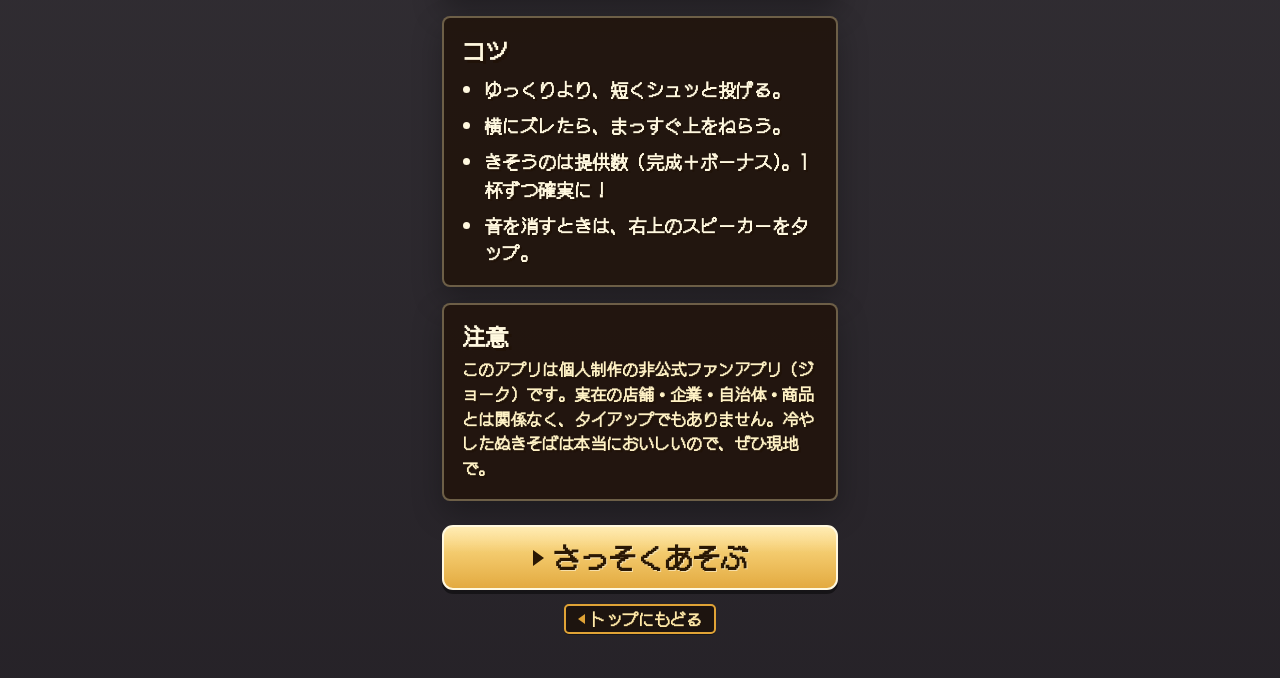
==== commit e5b8accc: "docs(howto): ご当地メモを事実に修正（天かす＋おあげ／甘めのつゆ／一年中・更科発祥に準拠） Co-Authored-By: Claude Opus 4.8 <noreply@anthrop" ====
--- a/howto.html
+++ b/howto.html
@@ -36,7 +36,7 @@
     </figure>
 
     <section class="local-note" aria-label="ご当地メモ">
-      <p>「冷やしたぬき（そば）」は <b class="hi">岐阜市のソウルフード</b>。冷たいおだしでいただく、夏にうれしい一杯です。</p>
+      <p>「冷やしたぬき（そば）」は <b class="hi">岐阜市のソウルフード</b>。冷たいそばに<b>天かす</b>と甘辛い<b>おあげ</b>をのせ、甘めのつゆで食べる一杯。夏に限らず<b>一年中</b>親しまれています。</p>
     </section>
 
     <section class="steps" aria-label="基本のあそびかた">
